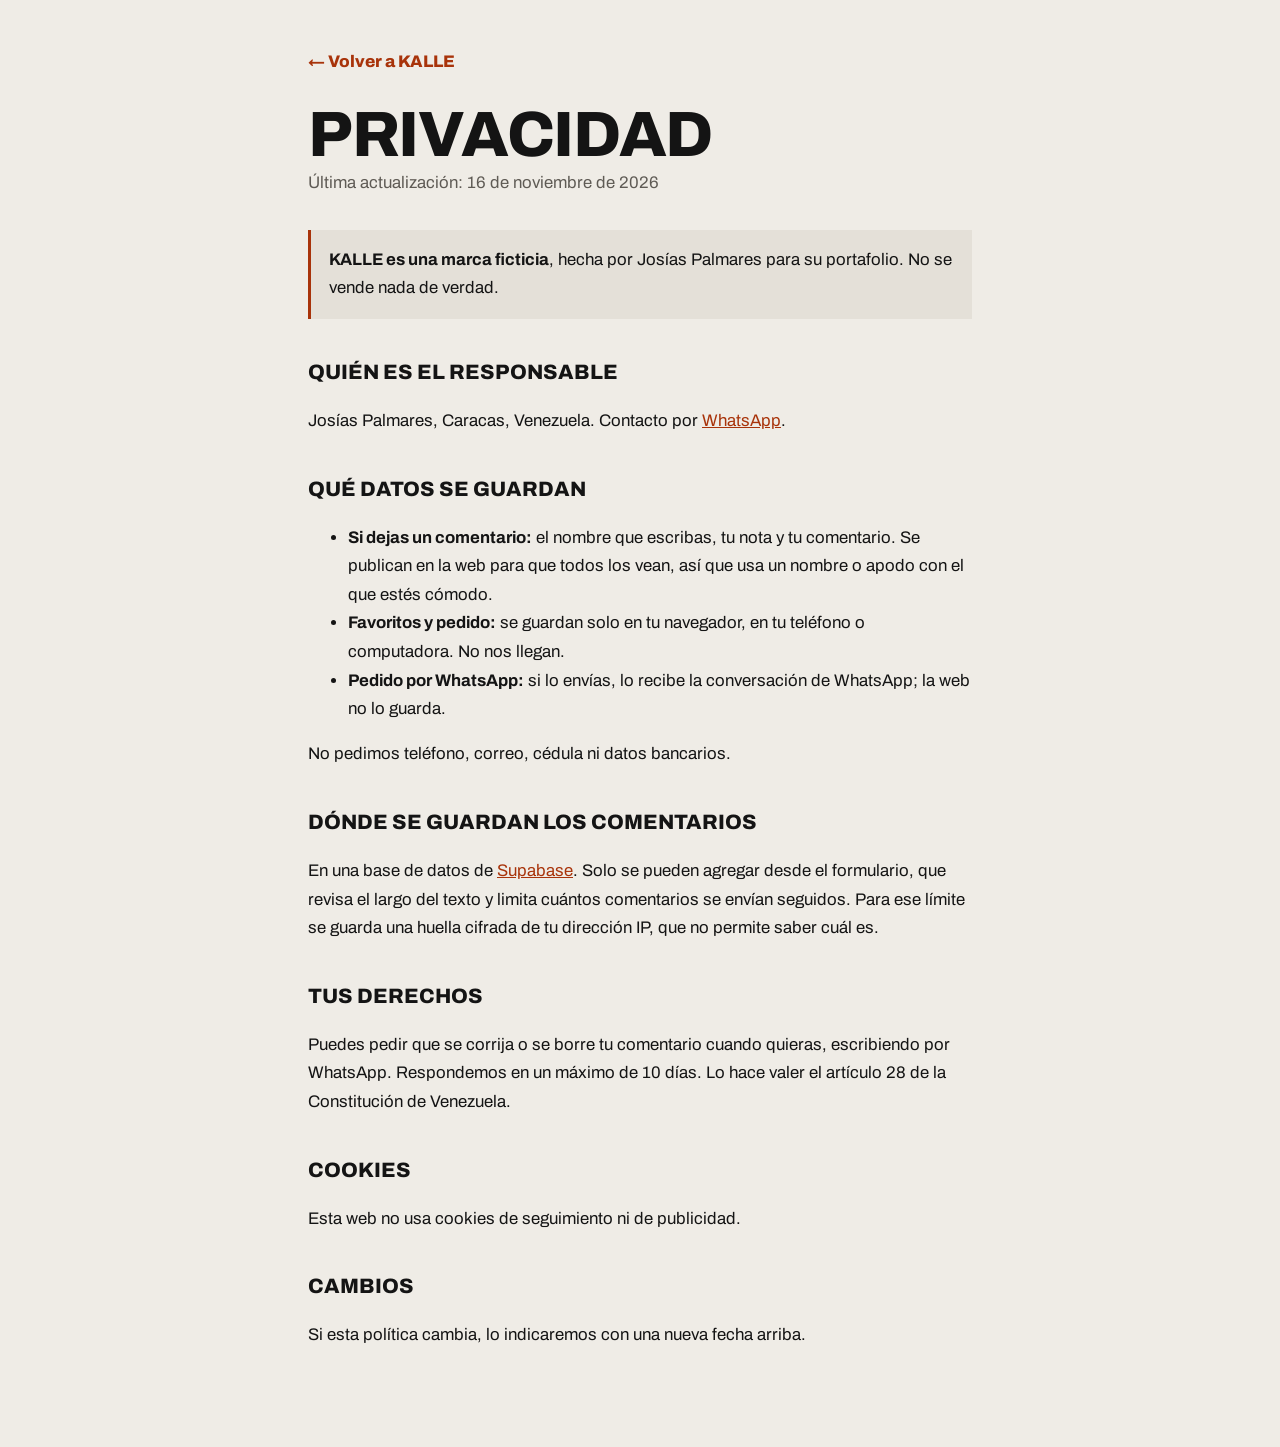
==== privacidad.html @ 23902fbc "Página de privacidad y aviso en el formulario de comentarios Co-Authored-By: Claude Opus 5.5 <norepl" ====
<!doctype html>
<html lang="es">
<head>
  <meta charset="utf-8" />
  <meta name="viewport" content="width=device-width, initial-scale=1" />
  <title>Privacidad · KALLE</title>
  <meta name="description" content="Qué datos guarda KALLE cuando comentas o guardas favoritos, y cómo pedir que se borren." />
  <link rel="canonical" href="https://kalle-tienda.vercel.app/privacidad.html" />
  <link rel="preconnect" href="https://fonts.googleapis.com" />
  <link rel="preconnect" href="https://fonts.gstatic.com" crossorigin />
  <link href="https://fonts.googleapis.com/css2?family=Archivo:wdth,wght@100,800;100,400&display=swap" rel="stylesheet" />
  <style>
    :root { --hueso: #efece6; --hueso-2: #e4e0d8; --tinta: #141414; --gris: #5f5b55; --naranja-oscuro: #a8330a; }
    * { box-sizing: border-box; }
    body { margin: 0; background: var(--hueso); color: var(--tinta); font: 400 1.05rem/1.7 'Archivo', system-ui, sans-serif; }
    .legal { max-width: 44rem; margin: 0 auto; padding: 48px 20px 80px; }
    .legal__volver { color: var(--naranja-oscuro); font-weight: 800; text-decoration: none; }
    .legal__volver:hover { text-decoration: underline; }
    h1 { margin: 28px 0 4px; font-size: clamp(2.6rem, 2rem + 4vw, 4rem); font-weight: 800; line-height: 0.95; text-transform: uppercase; letter-spacing: -0.02em; }
    .legal__fecha { margin: 0 0 32px; color: var(--gris); }
    .legal__aviso { padding: 16px 18px; border-left: 3px solid var(--naranja-oscuro); background: var(--hueso-2); }
    h2 { margin: 36px 0 8px; font-size: 1.3rem; font-weight: 800; text-transform: uppercase; }
    a { color: var(--naranja-oscuro); }
  </style>
</head>
<body>
  <main class="legal">
    <a class="legal__volver" href="./">← Volver a KALLE</a>
    <h1>Privacidad</h1>
    <p class="legal__fecha">Última actualización: 16 de noviembre de 2026</p>

    <p class="legal__aviso"><strong>KALLE es una marca ficticia</strong>, hecha por Josías Palmares para su portafolio. No se vende nada de verdad.</p>

    <h2>Quién es el responsable</h2>
    <p>Josías Palmares, Caracas, Venezuela. Contacto por <a href="https://wa.me/584223243034" target="_blank" rel="noopener">WhatsApp</a>.</p>

    <h2>Qué datos se guardan</h2>
    <ul>
      <li><strong>Si dejas un comentario:</strong> el nombre que escribas, tu nota y tu comentario. Se publican en la web para que todos los vean, así que usa un nombre o apodo con el que estés cómodo.</li>
      <li><strong>Favoritos y pedido:</strong> se guardan solo en tu navegador, en tu teléfono o computadora. No nos llegan.</li>
      <li><strong>Pedido por WhatsApp:</strong> si lo envías, lo recibe la conversación de WhatsApp; la web no lo guarda.</li>
    </ul>
    <p>No pedimos teléfono, correo, cédula ni datos bancarios.</p>

    <h2>Dónde se guardan los comentarios</h2>
    <p>En una base de datos de <a href="https://supabase.com" target="_blank" rel="noopener">Supabase</a>. Solo se pueden agregar desde el formulario, que revisa el largo del texto y limita cuántos comentarios se envían seguidos. Para ese límite se guarda una huella cifrada de tu dirección IP, que no permite saber cuál es.</p>

    <h2>Tus derechos</h2>
    <p>Puedes pedir que se corrija o se borre tu comentario cuando quieras, escribiendo por WhatsApp. Respondemos en un máximo de 10 días. Lo hace valer el artículo 28 de la Constitución de Venezuela.</p>

    <h2>Cookies</h2>
    <p>Esta web no usa cookies de seguimiento ni de publicidad.</p>

    <h2>Cambios</h2>
    <p>Si esta política cambia, lo indicaremos con una nueva fecha arriba.</p>
  </main>
</body>
</html>
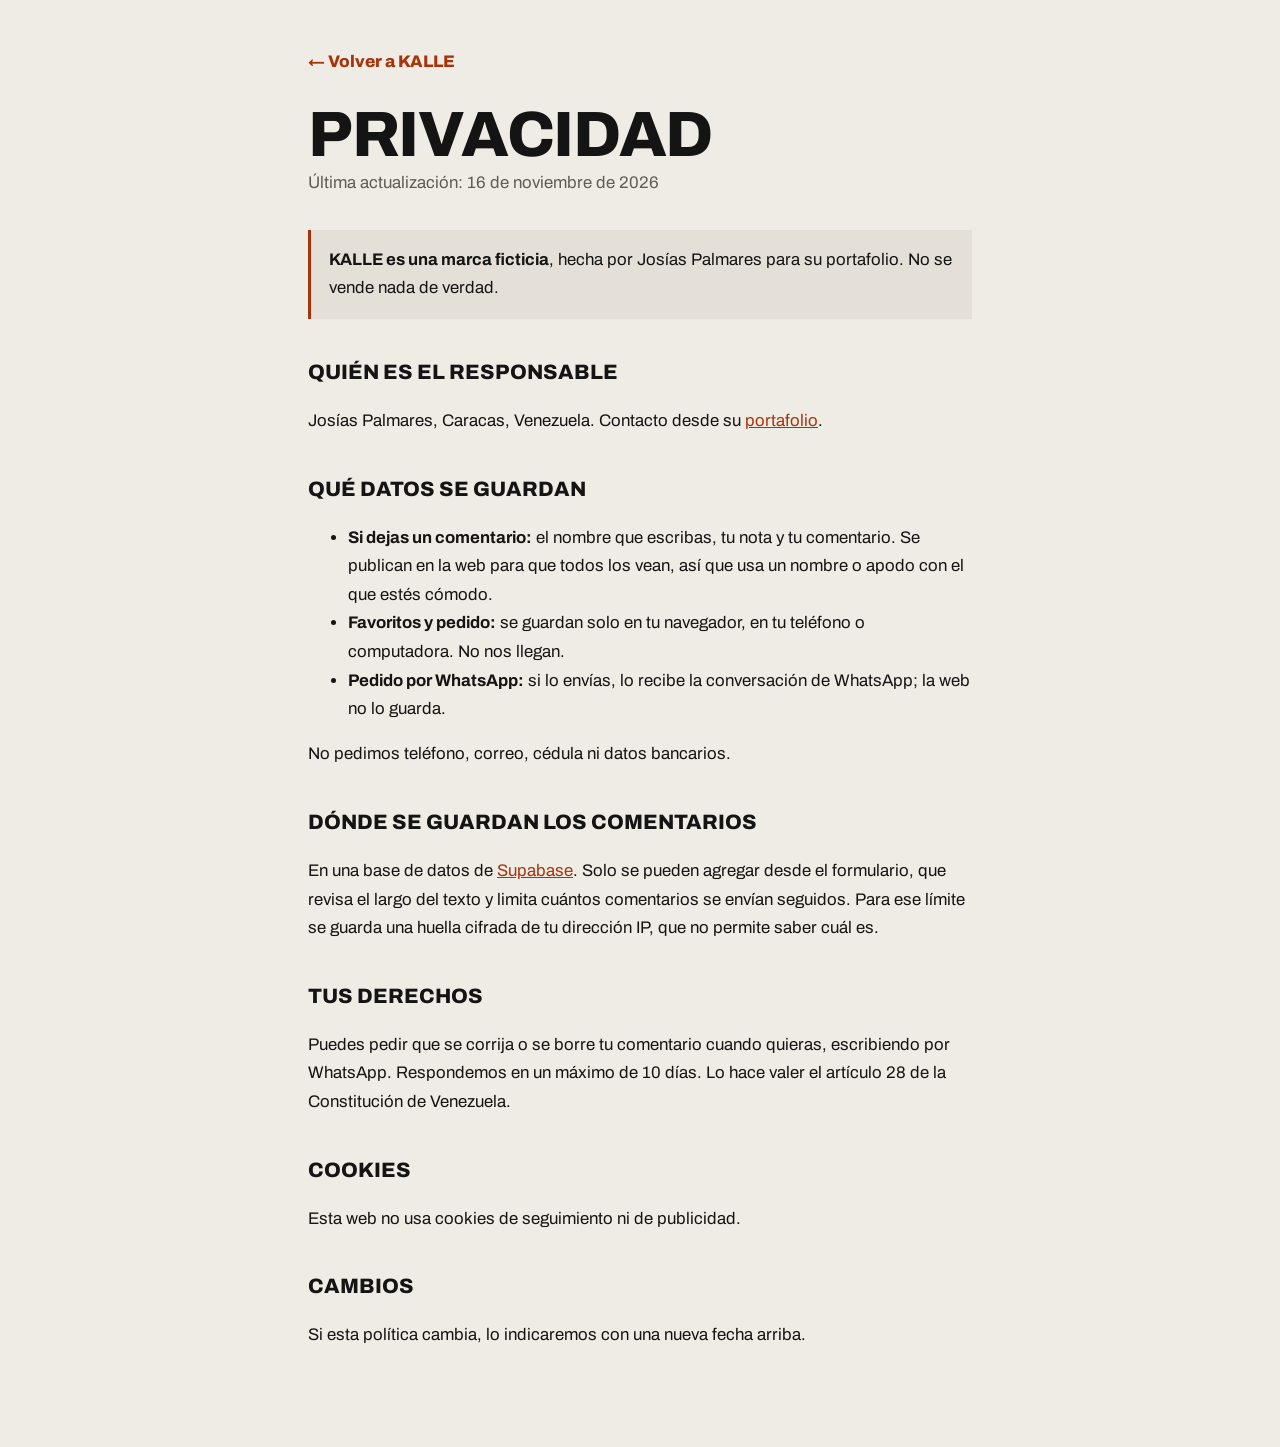
==== commit 9c4e4690: "Privacidad: contacto por el portafolio, sin número de WhatsApp Co-Authored-By: Claude Opus 5.5 <nore" ====
--- a/privacidad.html
+++ b/privacidad.html
@@ -32,7 +32,7 @@
     <p class="legal__aviso"><strong>KALLE es una marca ficticia</strong>, hecha por Josías Palmares para su portafolio. No se vende nada de verdad.</p>
 
     <h2>Quién es el responsable</h2>
-    <p>Josías Palmares, Caracas, Venezuela. Contacto por <a href="https://wa.me/584223243034" target="_blank" rel="noopener">WhatsApp</a>.</p>
+    <p>Josías Palmares, Caracas, Venezuela. Contacto desde su <a href="https://josias-palmares.vercel.app" target="_blank" rel="noopener">portafolio</a>.</p>
 
     <h2>Qué datos se guardan</h2>
     <ul>
